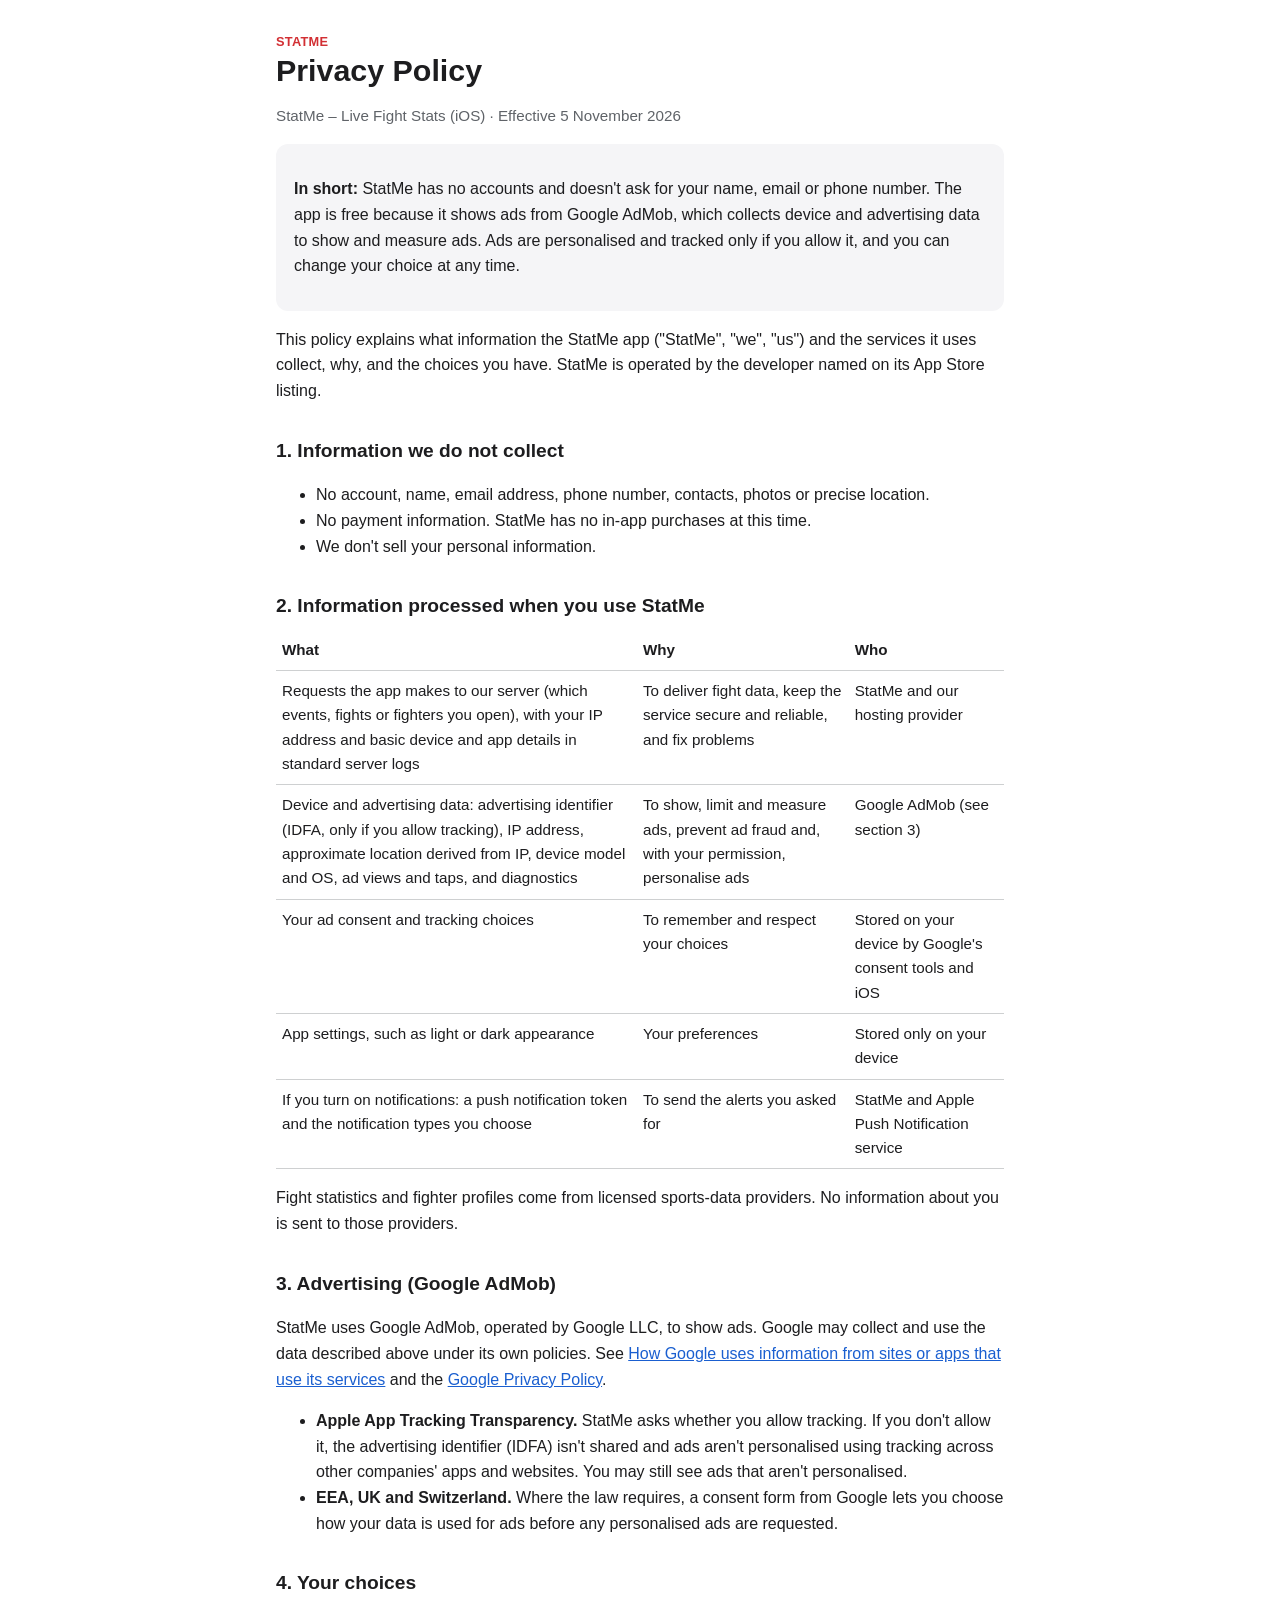
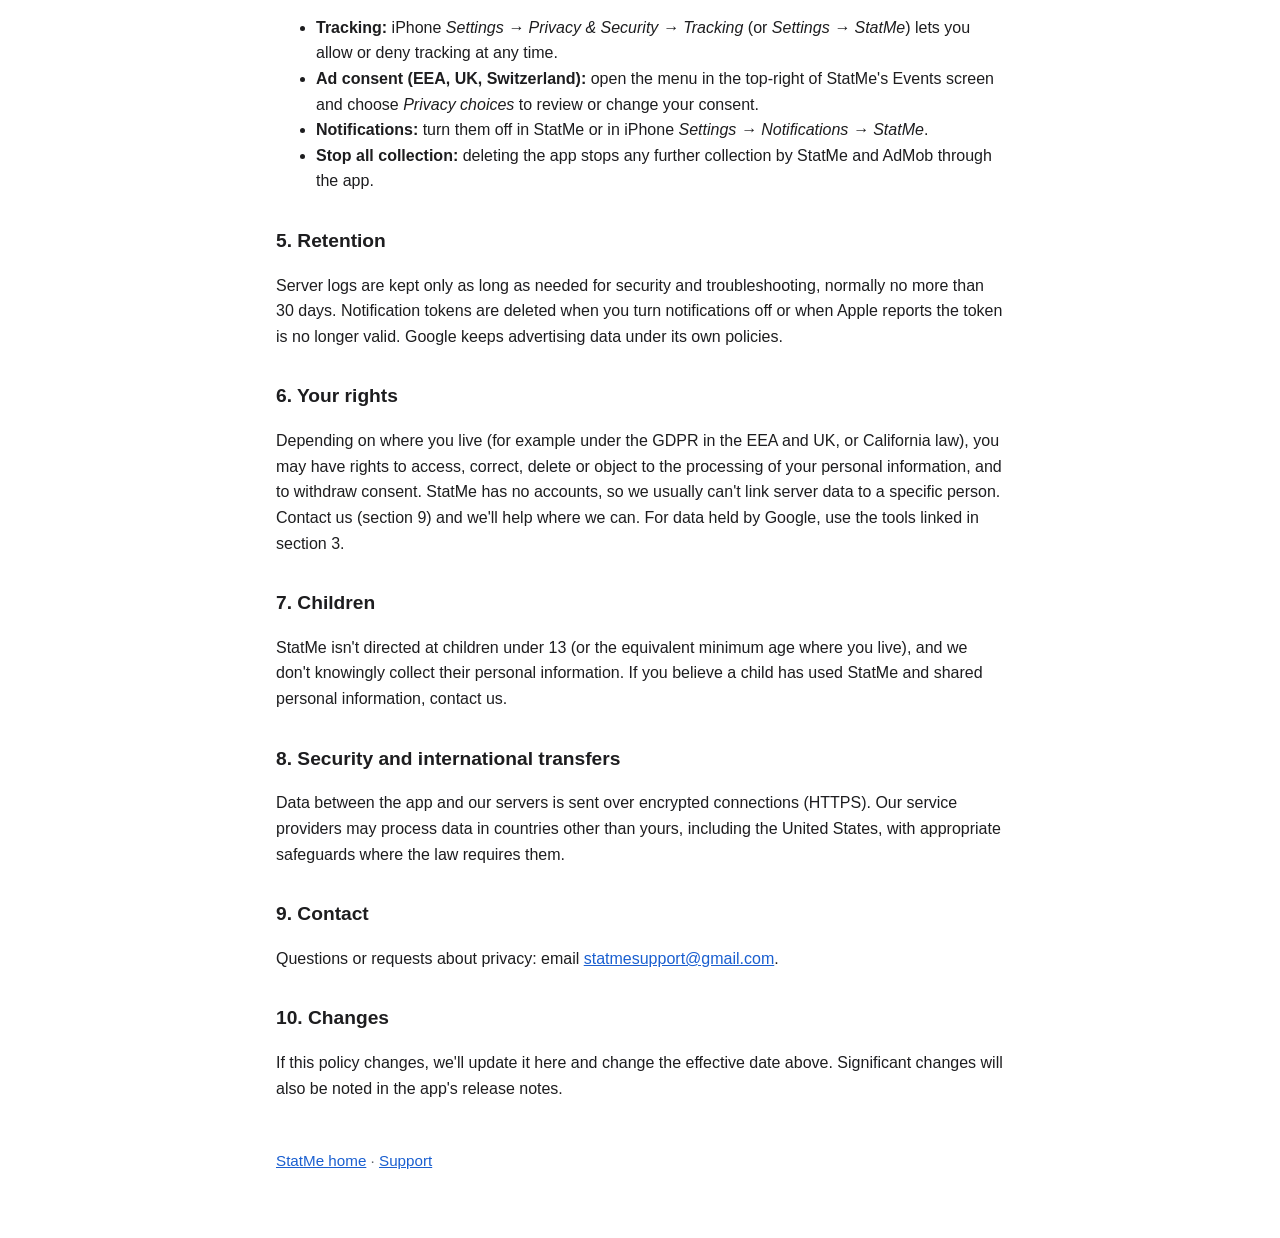
==== statme/privacy/index.html @ 0ee64aa0 "StatMe site: privacy policy, support page, app-ads.txt Co-Authored-By: Claude Opus 5.5 <noreply@anth" ====
<!doctype html>
<html lang="en">
<head>
<meta charset="utf-8"><meta name="viewport" content="width=device-width, initial-scale=1">
<title>StatMe Privacy Policy</title>
<meta name="description" content="Privacy Policy for the StatMe – Live Fight Stats iPhone app.">
<link rel="stylesheet" href="/assets.css">
</head>
<body><main>
<div class="brand">StatMe</div>
<h1>Privacy Policy</h1>
<p class="muted">StatMe – Live Fight Stats (iOS) · Effective 5 November 2026</p>

<div class="card">
<p><strong>In short:</strong> StatMe has no accounts and doesn't ask for your name, email or phone number.
The app is free because it shows ads from Google AdMob, which collects device and advertising data to show and measure ads.
Ads are personalised and tracked only if you allow it, and you can change your choice at any time.</p>
</div>

<p>This policy explains what information the StatMe app ("StatMe", "we", "us") and the services it uses collect, why, and the choices you have.
StatMe is operated by the developer named on its App Store listing.</p>

<h2>1. Information we do not collect</h2>
<ul>
<li>No account, name, email address, phone number, contacts, photos or precise location.</li>
<li>No payment information. StatMe has no in-app purchases at this time.</li>
<li>We don't sell your personal information.</li>
</ul>

<h2>2. Information processed when you use StatMe</h2>
<table>
<tr><th>What</th><th>Why</th><th>Who</th></tr>
<tr><td>Requests the app makes to our server (which events, fights or fighters you open), with your IP address and basic device and app details in standard server logs</td>
<td>To deliver fight data, keep the service secure and reliable, and fix problems</td><td>StatMe and our hosting provider</td></tr>
<tr><td>Device and advertising data: advertising identifier (IDFA, only if you allow tracking), IP address, approximate location derived from IP, device model and OS, ad views and taps, and diagnostics</td>
<td>To show, limit and measure ads, prevent ad fraud and, with your permission, personalise ads</td><td>Google AdMob (see section 3)</td></tr>
<tr><td>Your ad consent and tracking choices</td><td>To remember and respect your choices</td><td>Stored on your device by Google's consent tools and iOS</td></tr>
<tr><td>App settings, such as light or dark appearance</td><td>Your preferences</td><td>Stored only on your device</td></tr>
<tr><td>If you turn on notifications: a push notification token and the notification types you choose</td>
<td>To send the alerts you asked for</td><td>StatMe and Apple Push Notification service</td></tr>
</table>
<p>Fight statistics and fighter profiles come from licensed sports-data providers. No information about you is sent to those providers.</p>

<h2>3. Advertising (Google AdMob)</h2>
<p>StatMe uses Google AdMob, operated by Google LLC, to show ads. Google may collect and use the data described above under its own policies.
See <a href="https://policies.google.com/technologies/partner-sites">How Google uses information from sites or apps that use its services</a>
and the <a href="https://policies.google.com/privacy">Google Privacy Policy</a>.</p>
<ul>
<li><strong>Apple App Tracking Transparency.</strong> StatMe asks whether you allow tracking. If you don't allow it, the advertising identifier (IDFA) isn't shared and ads aren't personalised using tracking across other companies' apps and websites. You may still see ads that aren't personalised.</li>
<li><strong>EEA, UK and Switzerland.</strong> Where the law requires, a consent form from Google lets you choose how your data is used for ads before any personalised ads are requested.</li>
</ul>

<h2 id="choices">4. Your choices</h2>
<ul>
<li><strong>Tracking:</strong> iPhone <em>Settings → Privacy &amp; Security → Tracking</em> (or <em>Settings → StatMe</em>) lets you allow or deny tracking at any time.</li>
<li><strong>Ad consent (EEA, UK, Switzerland):</strong> open the menu in the top-right of StatMe's Events screen and choose <em>Privacy choices</em> to review or change your consent.</li>
<li><strong>Notifications:</strong> turn them off in StatMe or in iPhone <em>Settings → Notifications → StatMe</em>.</li>
<li><strong>Stop all collection:</strong> deleting the app stops any further collection by StatMe and AdMob through the app.</li>
</ul>

<h2>5. Retention</h2>
<p>Server logs are kept only as long as needed for security and troubleshooting, normally no more than 30 days.
Notification tokens are deleted when you turn notifications off or when Apple reports the token is no longer valid.
Google keeps advertising data under its own policies.</p>

<h2>6. Your rights</h2>
<p>Depending on where you live (for example under the GDPR in the EEA and UK, or California law), you may have rights to access, correct, delete or object to the processing of your personal information, and to withdraw consent.
StatMe has no accounts, so we usually can't link server data to a specific person. Contact us (section 9) and we'll help where we can.
For data held by Google, use the tools linked in section 3.</p>

<h2>7. Children</h2>
<p>StatMe isn't directed at children under 13 (or the equivalent minimum age where you live), and we don't knowingly collect their personal information.
If you believe a child has used StatMe and shared personal information, contact us.</p>

<h2>8. Security and international transfers</h2>
<p>Data between the app and our servers is sent over encrypted connections (HTTPS). Our service providers may process data in countries other than yours, including the United States, with appropriate safeguards where the law requires them.</p>

<h2>9. Contact</h2>
<p>Questions or requests about privacy: email <a href="mailto:statmesupport@gmail.com">statmesupport@gmail.com</a>.</p>

<h2>10. Changes</h2>
<p>If this policy changes, we'll update it here and change the effective date above. Significant changes will also be noted in the app's release notes.</p>

<footer class="muted"><a href="/">StatMe home</a> · <a href="/statme/support/">Support</a></footer>
</main></body>
</html>
---- assets.css ----
:root { --bg:#ffffff; --fg:#1d1d1f; --muted:#5f6368; --card:#f5f5f7; --accent:#d22f33; --link:#1a5fd0; }
@media (prefers-color-scheme: dark) { :root { --bg:#0f0f10; --fg:#f2f2f2; --muted:#a8a8ad; --card:#1c1c1e; --accent:#ff5a5f; --link:#7fb0ff; } }
* { box-sizing: border-box; }
body { margin:0; background:var(--bg); color:var(--fg); font:16px/1.6 -apple-system,BlinkMacSystemFont,"Segoe UI",Roboto,Helvetica,Arial,sans-serif; }
main { max-width: 760px; margin: 0 auto; padding: 32px 16px 64px; }
h1 { font-size: 1.9rem; line-height:1.2; margin: 0 0 4px; }
h2 { font-size: 1.2rem; margin: 2rem 0 .5rem; }
p, li { color: var(--fg); }
.muted { color: var(--muted); font-size: .95rem; }
.brand { color: var(--accent); font-weight: 700; letter-spacing: .02em; text-transform: uppercase; font-size: .8rem; }
.card { background: var(--card); border-radius: 12px; padding: 16px 18px; margin: 16px 0; }
a { color: var(--link); }
table { border-collapse: collapse; width: 100%; font-size: .95rem; }
th, td { text-align: left; vertical-align: top; padding: 8px 6px; border-bottom: 1px solid color-mix(in srgb, var(--muted) 30%, transparent); }
nav a { margin-right: 14px; }
footer { margin-top: 48px; }
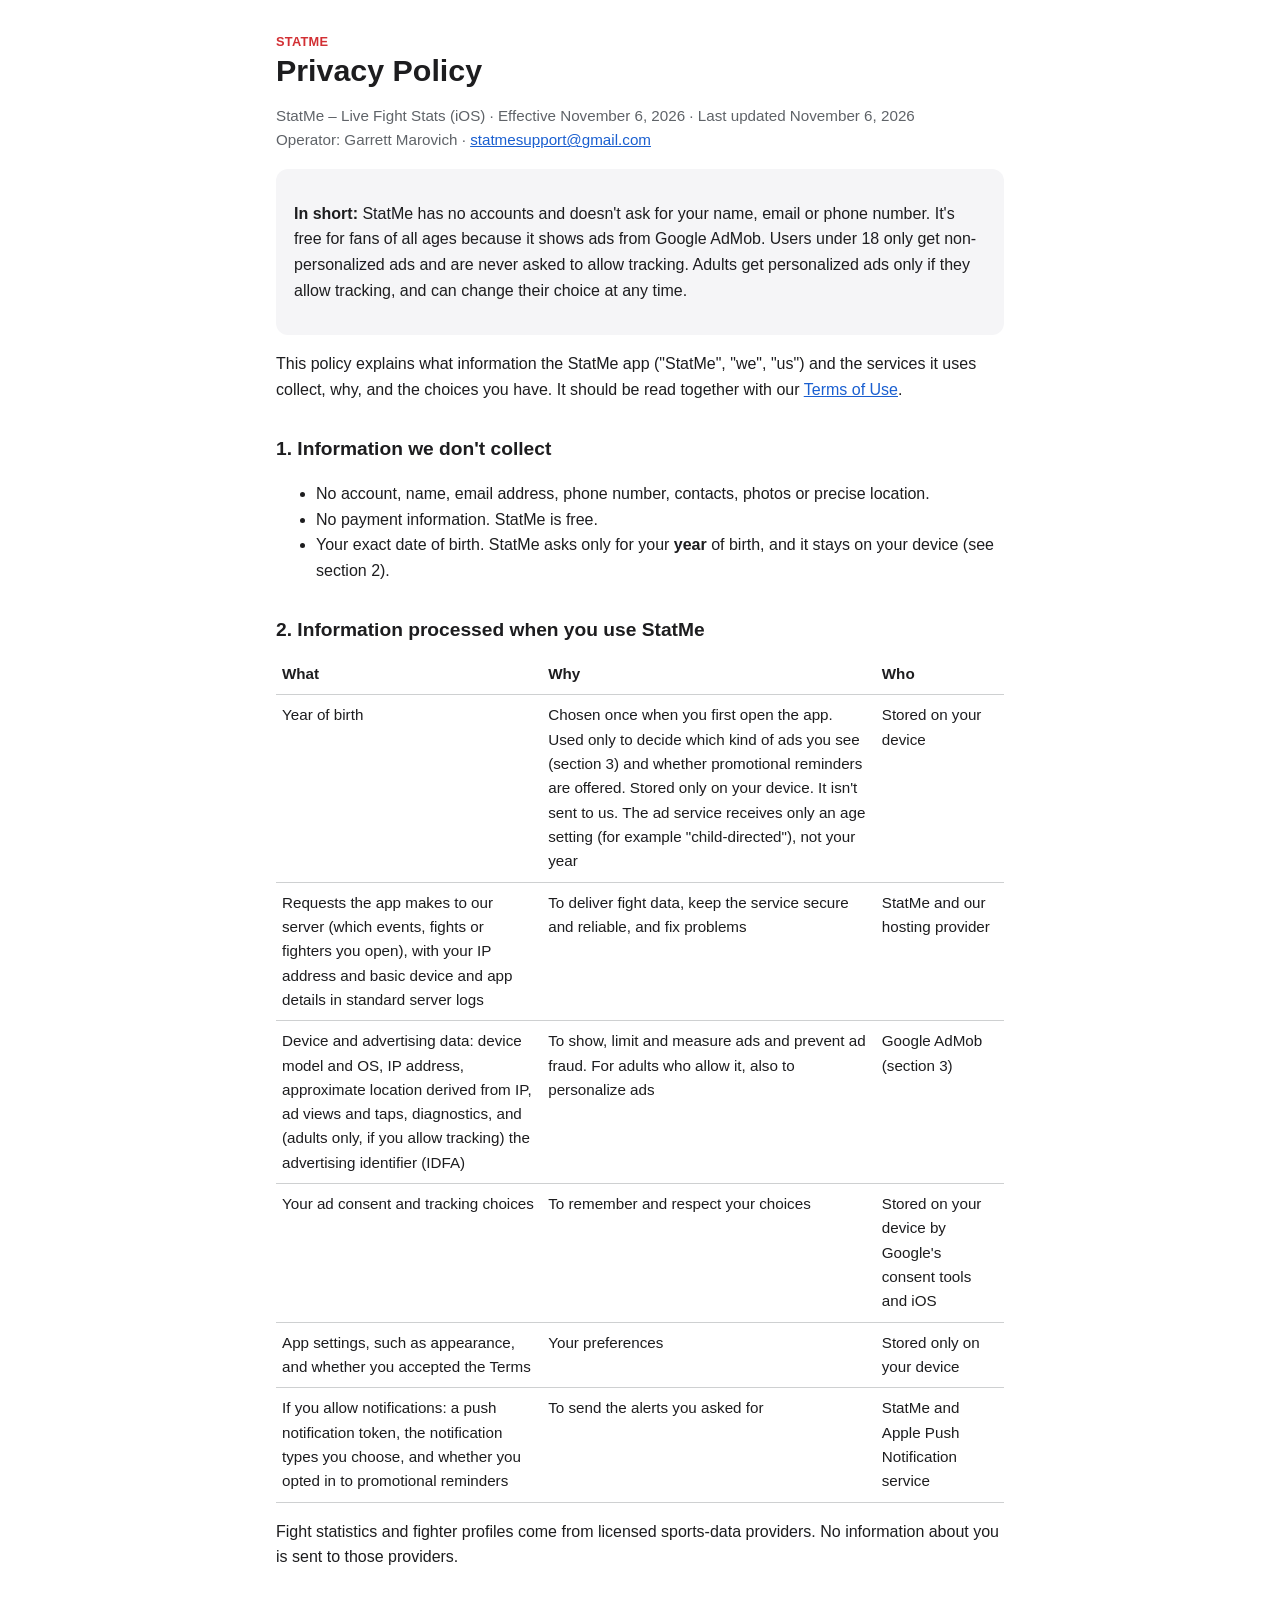
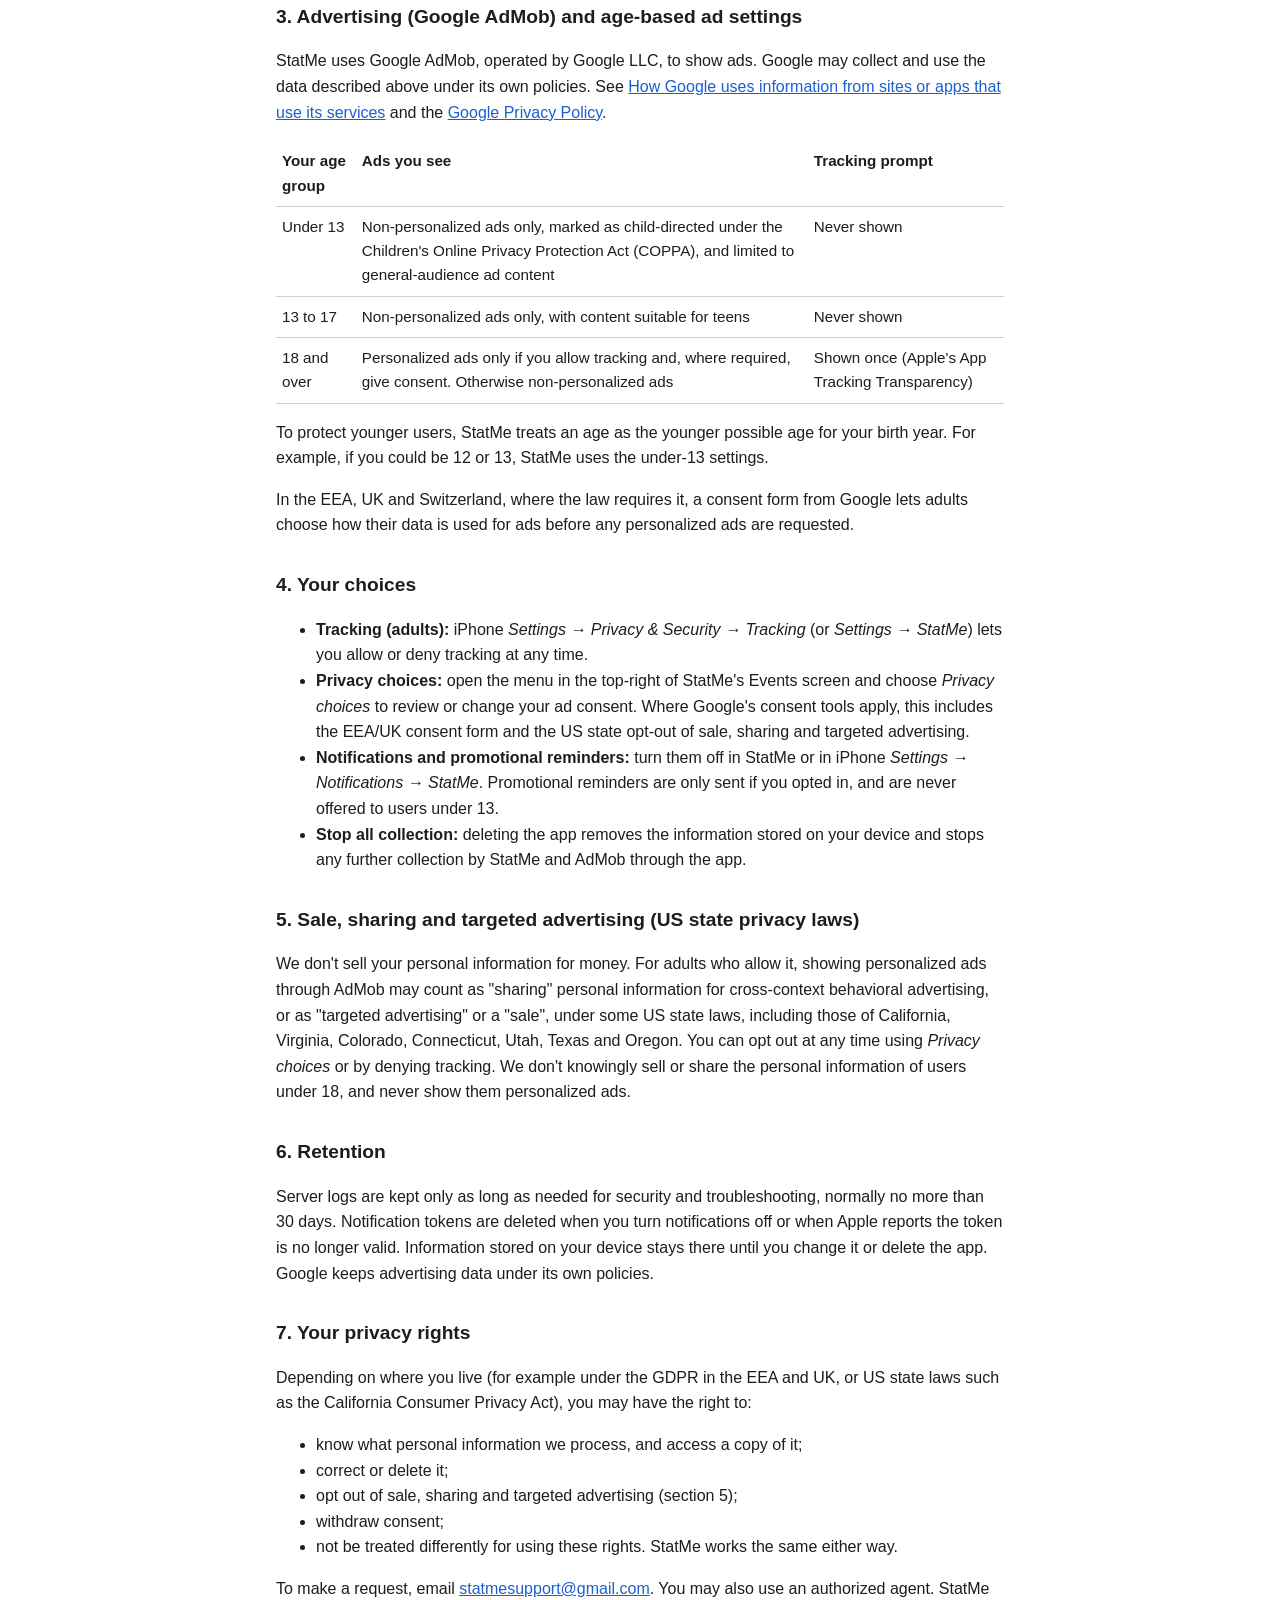
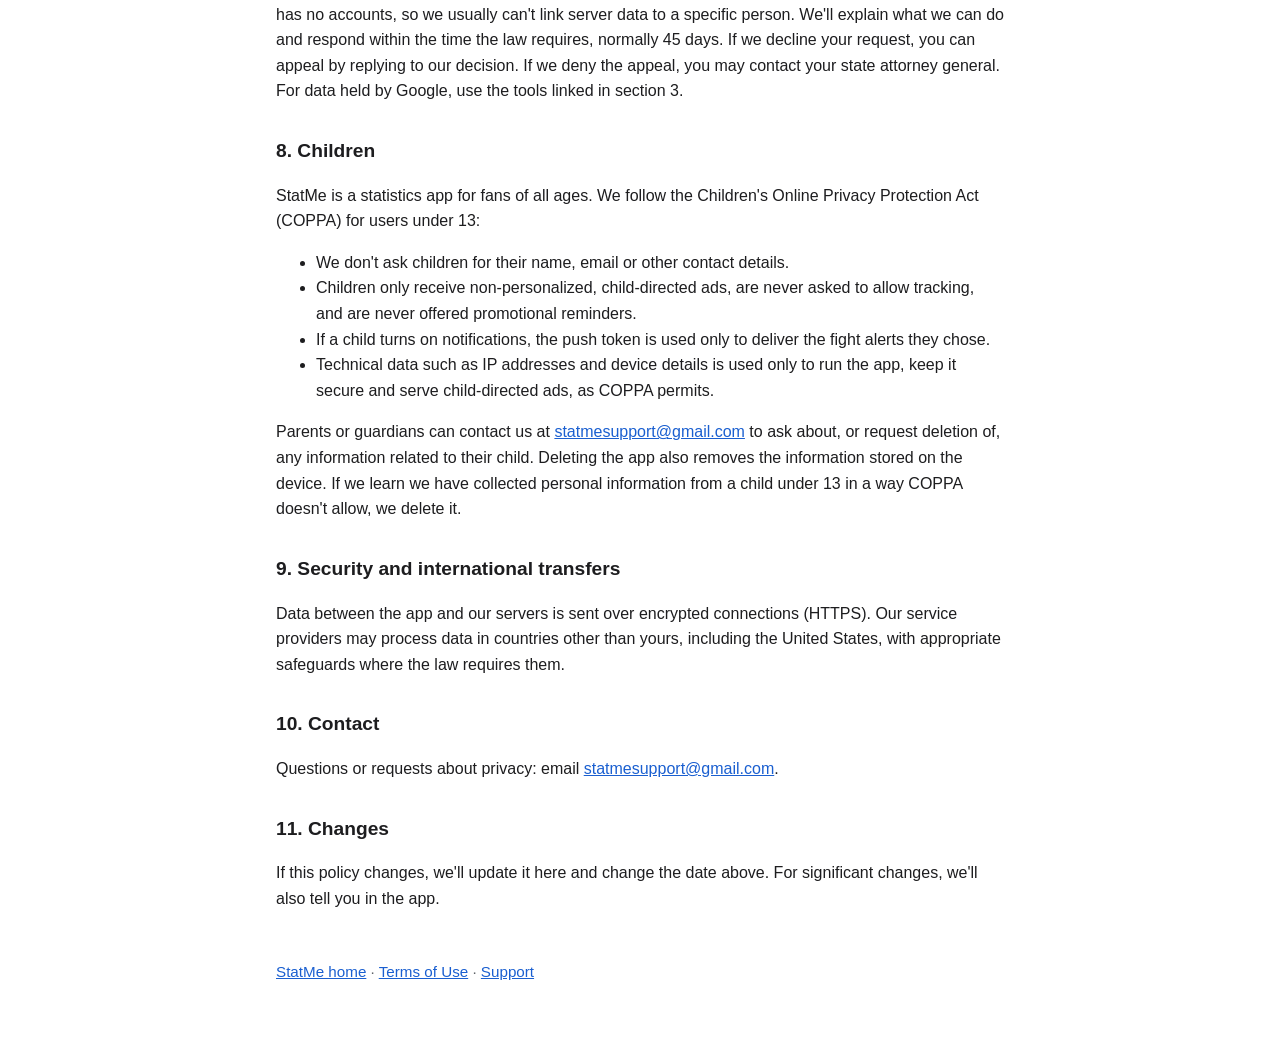
==== commit 3304947b: "Publish Terms of Use; update Privacy Policy for all ages and US state rights Co-Authored-By: Claude " ====
--- a/statme/privacy/index.html
+++ b/statme/privacy/index.html
@@ -9,78 +9,111 @@
 <body><main>
 <div class="brand">StatMe</div>
 <h1>Privacy Policy</h1>
-<p class="muted">StatMe – Live Fight Stats (iOS) · Effective 5 November 2026</p>
+<p class="muted">StatMe – Live Fight Stats (iOS) · Effective November 6, 2026 · Last updated November 6, 2026<br>
+Operator: Garrett Marovich · <a href="mailto:statmesupport@gmail.com">statmesupport@gmail.com</a></p>
 
 <div class="card">
 <p><strong>In short:</strong> StatMe has no accounts and doesn't ask for your name, email or phone number.
-The app is free because it shows ads from Google AdMob, which collects device and advertising data to show and measure ads.
-Ads are personalised and tracked only if you allow it, and you can change your choice at any time.</p>
+It's free for fans of all ages because it shows ads from Google AdMob.
+Users under 18 only get non-personalized ads and are never asked to allow tracking.
+Adults get personalized ads only if they allow tracking, and can change their choice at any time.</p>
 </div>
 
 <p>This policy explains what information the StatMe app ("StatMe", "we", "us") and the services it uses collect, why, and the choices you have.
-StatMe is operated by the developer named on its App Store listing.</p>
+It should be read together with our <a href="/statme/terms/">Terms of Use</a>.</p>
 
-<h2>1. Information we do not collect</h2>
+<h2>1. Information we don't collect</h2>
 <ul>
 <li>No account, name, email address, phone number, contacts, photos or precise location.</li>
-<li>No payment information. StatMe has no in-app purchases at this time.</li>
-<li>We don't sell your personal information.</li>
+<li>No payment information. StatMe is free.</li>
+<li>Your exact date of birth. StatMe asks only for your <strong>year</strong> of birth, and it stays on your device (see section 2).</li>
 </ul>
 
 <h2>2. Information processed when you use StatMe</h2>
 <table>
 <tr><th>What</th><th>Why</th><th>Who</th></tr>
+<tr><td>Year of birth</td>
+<td>Chosen once when you first open the app. Used only to decide which kind of ads you see (section 3) and whether promotional reminders are offered. Stored only on your device. It isn't sent to us. The ad service receives only an age setting (for example "child-directed"), not your year</td>
+<td>Stored on your device</td></tr>
 <tr><td>Requests the app makes to our server (which events, fights or fighters you open), with your IP address and basic device and app details in standard server logs</td>
 <td>To deliver fight data, keep the service secure and reliable, and fix problems</td><td>StatMe and our hosting provider</td></tr>
-<tr><td>Device and advertising data: advertising identifier (IDFA, only if you allow tracking), IP address, approximate location derived from IP, device model and OS, ad views and taps, and diagnostics</td>
-<td>To show, limit and measure ads, prevent ad fraud and, with your permission, personalise ads</td><td>Google AdMob (see section 3)</td></tr>
+<tr><td>Device and advertising data: device model and OS, IP address, approximate location derived from IP, ad views and taps, diagnostics, and (adults only, if you allow tracking) the advertising identifier (IDFA)</td>
+<td>To show, limit and measure ads and prevent ad fraud. For adults who allow it, also to personalize ads</td><td>Google AdMob (section 3)</td></tr>
 <tr><td>Your ad consent and tracking choices</td><td>To remember and respect your choices</td><td>Stored on your device by Google's consent tools and iOS</td></tr>
-<tr><td>App settings, such as light or dark appearance</td><td>Your preferences</td><td>Stored only on your device</td></tr>
-<tr><td>If you turn on notifications: a push notification token and the notification types you choose</td>
+<tr><td>App settings, such as appearance, and whether you accepted the Terms</td><td>Your preferences</td><td>Stored only on your device</td></tr>
+<tr><td>If you allow notifications: a push notification token, the notification types you choose, and whether you opted in to promotional reminders</td>
 <td>To send the alerts you asked for</td><td>StatMe and Apple Push Notification service</td></tr>
 </table>
 <p>Fight statistics and fighter profiles come from licensed sports-data providers. No information about you is sent to those providers.</p>
 
-<h2>3. Advertising (Google AdMob)</h2>
+<h2>3. Advertising (Google AdMob) and age-based ad settings</h2>
 <p>StatMe uses Google AdMob, operated by Google LLC, to show ads. Google may collect and use the data described above under its own policies.
 See <a href="https://policies.google.com/technologies/partner-sites">How Google uses information from sites or apps that use its services</a>
 and the <a href="https://policies.google.com/privacy">Google Privacy Policy</a>.</p>
-<ul>
-<li><strong>Apple App Tracking Transparency.</strong> StatMe asks whether you allow tracking. If you don't allow it, the advertising identifier (IDFA) isn't shared and ads aren't personalised using tracking across other companies' apps and websites. You may still see ads that aren't personalised.</li>
-<li><strong>EEA, UK and Switzerland.</strong> Where the law requires, a consent form from Google lets you choose how your data is used for ads before any personalised ads are requested.</li>
-</ul>
+<table>
+<tr><th>Your age group</th><th>Ads you see</th><th>Tracking prompt</th></tr>
+<tr><td>Under 13</td><td>Non-personalized ads only, marked as child-directed under the Children's Online Privacy Protection Act (COPPA), and limited to general-audience ad content</td><td>Never shown</td></tr>
+<tr><td>13 to 17</td><td>Non-personalized ads only, with content suitable for teens</td><td>Never shown</td></tr>
+<tr><td>18 and over</td><td>Personalized ads only if you allow tracking and, where required, give consent. Otherwise non-personalized ads</td><td>Shown once (Apple's App Tracking Transparency)</td></tr>
+</table>
+<p>To protect younger users, StatMe treats an age as the younger possible age for your birth year. For example, if you could be 12 or 13, StatMe uses the under-13 settings.</p>
+<p>In the EEA, UK and Switzerland, where the law requires it, a consent form from Google lets adults choose how their data is used for ads before any personalized ads are requested.</p>
 
 <h2 id="choices">4. Your choices</h2>
 <ul>
-<li><strong>Tracking:</strong> iPhone <em>Settings → Privacy &amp; Security → Tracking</em> (or <em>Settings → StatMe</em>) lets you allow or deny tracking at any time.</li>
-<li><strong>Ad consent (EEA, UK, Switzerland):</strong> open the menu in the top-right of StatMe's Events screen and choose <em>Privacy choices</em> to review or change your consent.</li>
-<li><strong>Notifications:</strong> turn them off in StatMe or in iPhone <em>Settings → Notifications → StatMe</em>.</li>
-<li><strong>Stop all collection:</strong> deleting the app stops any further collection by StatMe and AdMob through the app.</li>
+<li><strong>Tracking (adults):</strong> iPhone <em>Settings → Privacy &amp; Security → Tracking</em> (or <em>Settings → StatMe</em>) lets you allow or deny tracking at any time.</li>
+<li><strong>Privacy choices:</strong> open the menu in the top-right of StatMe's Events screen and choose <em>Privacy choices</em> to review or change your ad consent. Where Google's consent tools apply, this includes the EEA/UK consent form and the US state opt-out of sale, sharing and targeted advertising.</li>
+<li><strong>Notifications and promotional reminders:</strong> turn them off in StatMe or in iPhone <em>Settings → Notifications → StatMe</em>. Promotional reminders are only sent if you opted in, and are never offered to users under 13.</li>
+<li><strong>Stop all collection:</strong> deleting the app removes the information stored on your device and stops any further collection by StatMe and AdMob through the app.</li>
 </ul>
 
-<h2>5. Retention</h2>
+<h2>5. Sale, sharing and targeted advertising (US state privacy laws)</h2>
+<p>We don't sell your personal information for money.
+For adults who allow it, showing personalized ads through AdMob may count as "sharing" personal information for cross-context behavioral advertising, or as "targeted advertising" or a "sale", under some US state laws, including those of California, Virginia, Colorado, Connecticut, Utah, Texas and Oregon.
+You can opt out at any time using <em>Privacy choices</em> or by denying tracking.
+We don't knowingly sell or share the personal information of users under 18, and never show them personalized ads.</p>
+
+<h2>6. Retention</h2>
 <p>Server logs are kept only as long as needed for security and troubleshooting, normally no more than 30 days.
 Notification tokens are deleted when you turn notifications off or when Apple reports the token is no longer valid.
+Information stored on your device stays there until you change it or delete the app.
 Google keeps advertising data under its own policies.</p>
 
-<h2>6. Your rights</h2>
-<p>Depending on where you live (for example under the GDPR in the EEA and UK, or California law), you may have rights to access, correct, delete or object to the processing of your personal information, and to withdraw consent.
-StatMe has no accounts, so we usually can't link server data to a specific person. Contact us (section 9) and we'll help where we can.
+<h2>7. Your privacy rights</h2>
+<p>Depending on where you live (for example under the GDPR in the EEA and UK, or US state laws such as the California Consumer Privacy Act), you may have the right to:</p>
+<ul>
+<li>know what personal information we process, and access a copy of it;</li>
+<li>correct or delete it;</li>
+<li>opt out of sale, sharing and targeted advertising (section 5);</li>
+<li>withdraw consent;</li>
+<li>not be treated differently for using these rights. StatMe works the same either way.</li>
+</ul>
+<p>To make a request, email <a href="mailto:statmesupport@gmail.com">statmesupport@gmail.com</a>. You may also use an authorized agent.
+StatMe has no accounts, so we usually can't link server data to a specific person. We'll explain what we can do and respond within the time the law requires, normally 45 days.
+If we decline your request, you can appeal by replying to our decision. If we deny the appeal, you may contact your state attorney general.
 For data held by Google, use the tools linked in section 3.</p>
 
-<h2>7. Children</h2>
-<p>StatMe isn't directed at children under 13 (or the equivalent minimum age where you live), and we don't knowingly collect their personal information.
-If you believe a child has used StatMe and shared personal information, contact us.</p>
+<h2>8. Children</h2>
+<p>StatMe is a statistics app for fans of all ages. We follow the Children's Online Privacy Protection Act (COPPA) for users under 13:</p>
+<ul>
+<li>We don't ask children for their name, email or other contact details.</li>
+<li>Children only receive non-personalized, child-directed ads, are never asked to allow tracking, and are never offered promotional reminders.</li>
+<li>If a child turns on notifications, the push token is used only to deliver the fight alerts they chose.</li>
+<li>Technical data such as IP addresses and device details is used only to run the app, keep it secure and serve child-directed ads, as COPPA permits.</li>
+</ul>
+<p>Parents or guardians can contact us at <a href="mailto:statmesupport@gmail.com">statmesupport@gmail.com</a> to ask about, or request deletion of, any information related to their child.
+Deleting the app also removes the information stored on the device.
+If we learn we have collected personal information from a child under 13 in a way COPPA doesn't allow, we delete it.</p>
 
-<h2>8. Security and international transfers</h2>
+<h2>9. Security and international transfers</h2>
 <p>Data between the app and our servers is sent over encrypted connections (HTTPS). Our service providers may process data in countries other than yours, including the United States, with appropriate safeguards where the law requires them.</p>
 
-<h2>9. Contact</h2>
+<h2>10. Contact</h2>
 <p>Questions or requests about privacy: email <a href="mailto:statmesupport@gmail.com">statmesupport@gmail.com</a>.</p>
 
-<h2>10. Changes</h2>
-<p>If this policy changes, we'll update it here and change the effective date above. Significant changes will also be noted in the app's release notes.</p>
+<h2>11. Changes</h2>
+<p>If this policy changes, we'll update it here and change the date above. For significant changes, we'll also tell you in the app.</p>
 
-<footer class="muted"><a href="/">StatMe home</a> · <a href="/statme/support/">Support</a></footer>
+<footer class="muted"><a href="/">StatMe home</a> · <a href="/statme/terms/">Terms of Use</a> · <a href="/statme/support/">Support</a></footer>
 </main></body>
 </html>
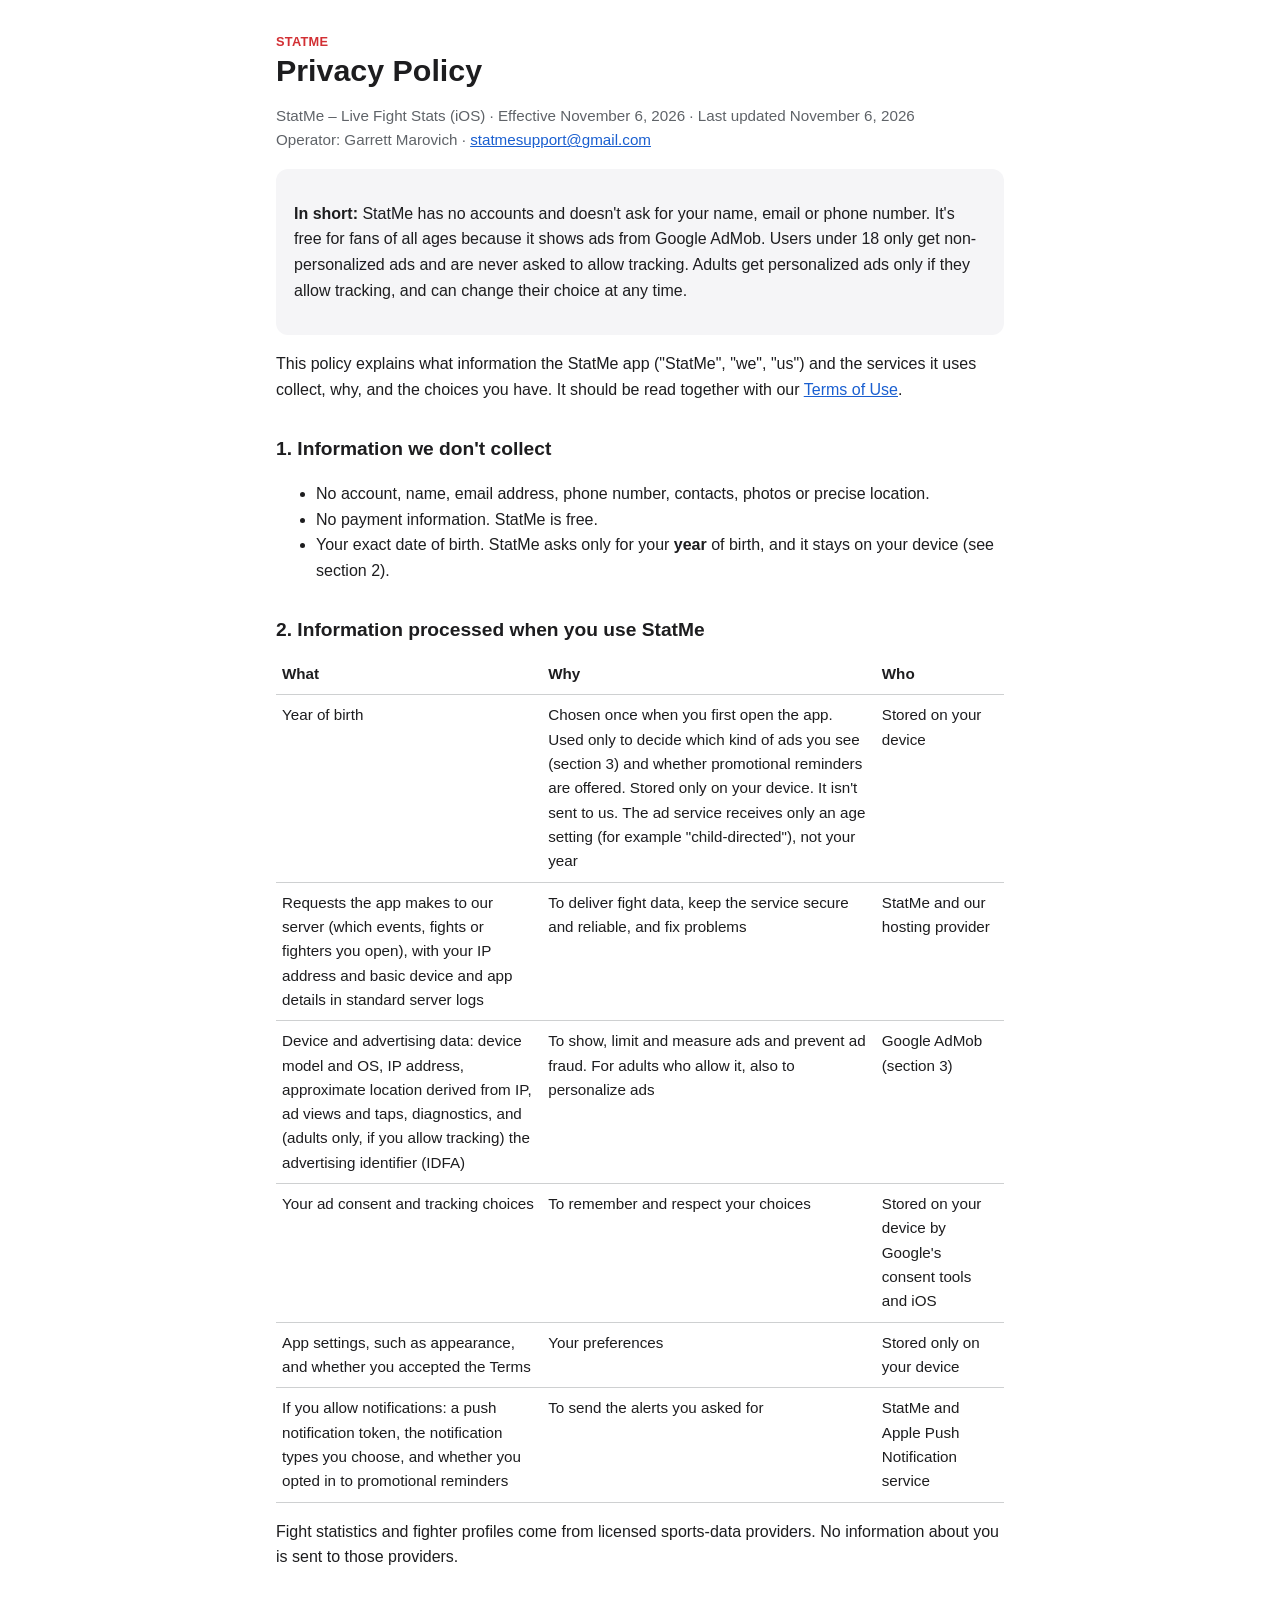
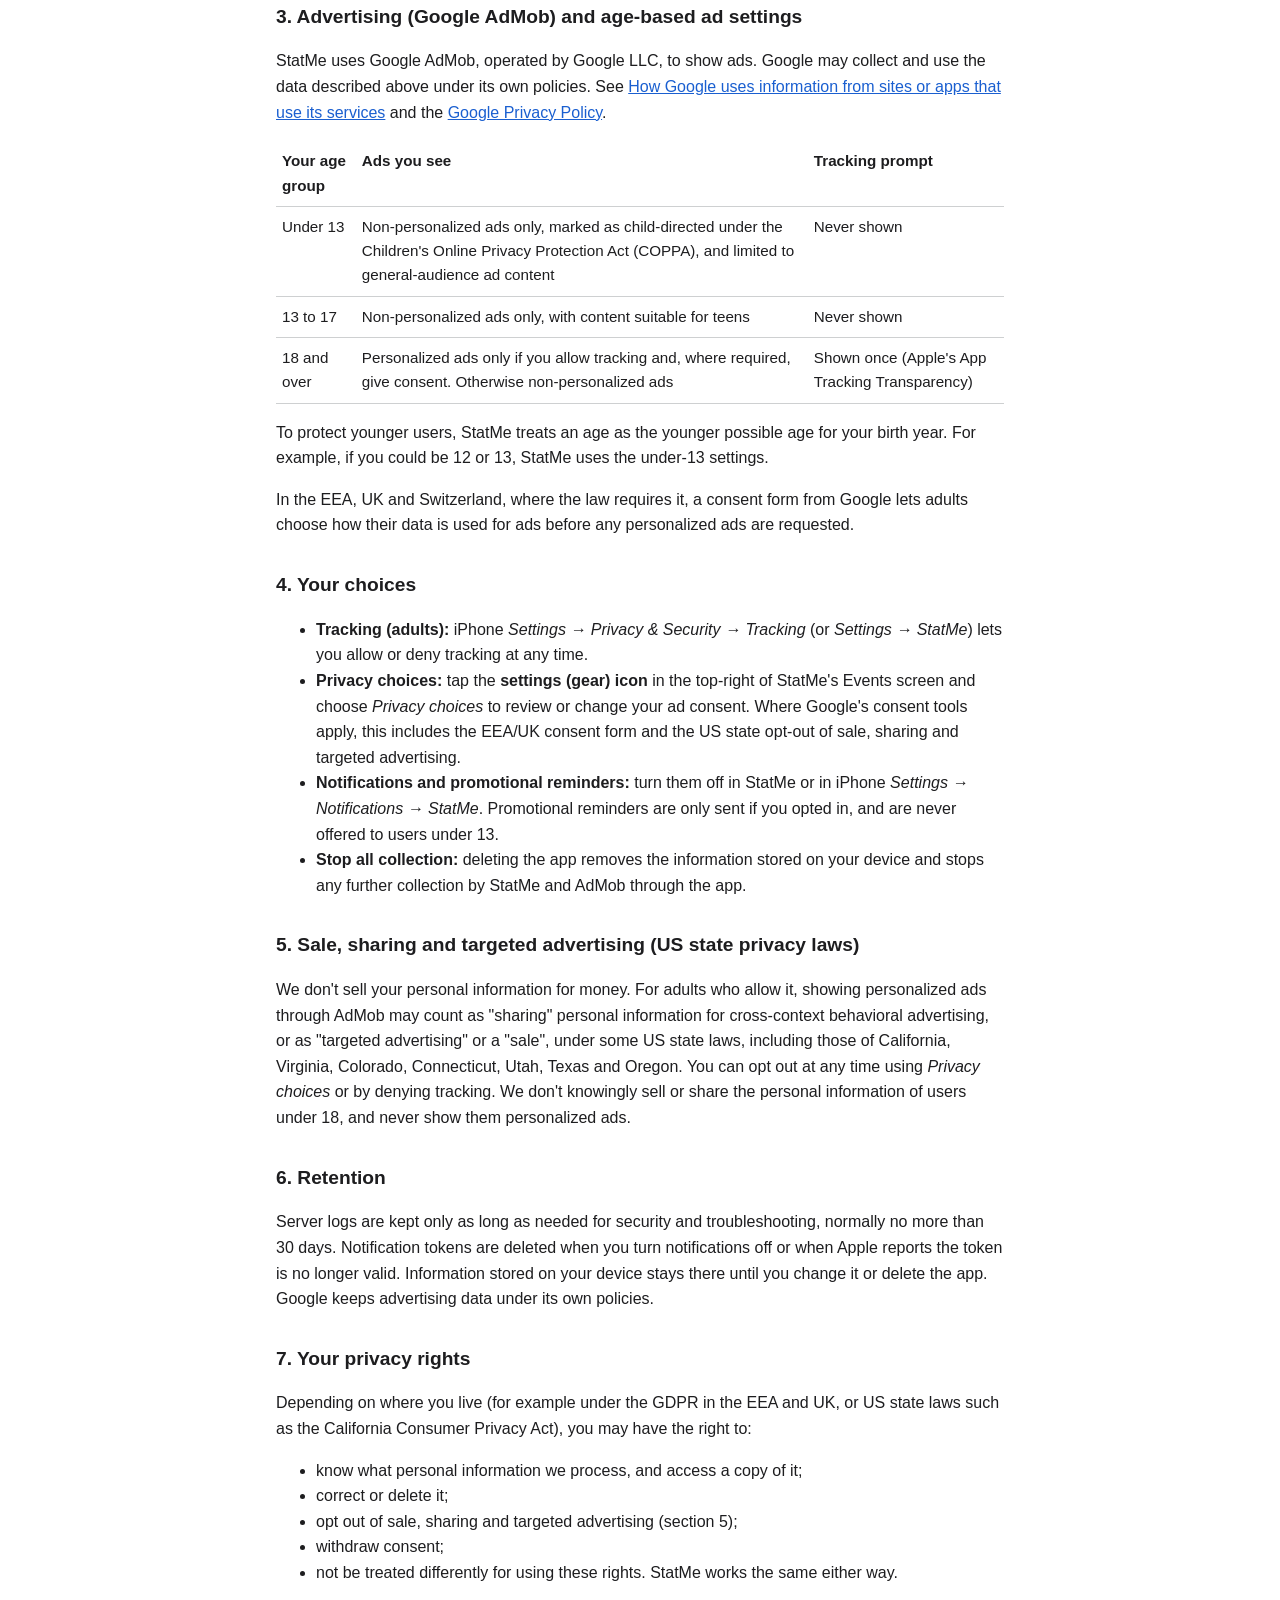
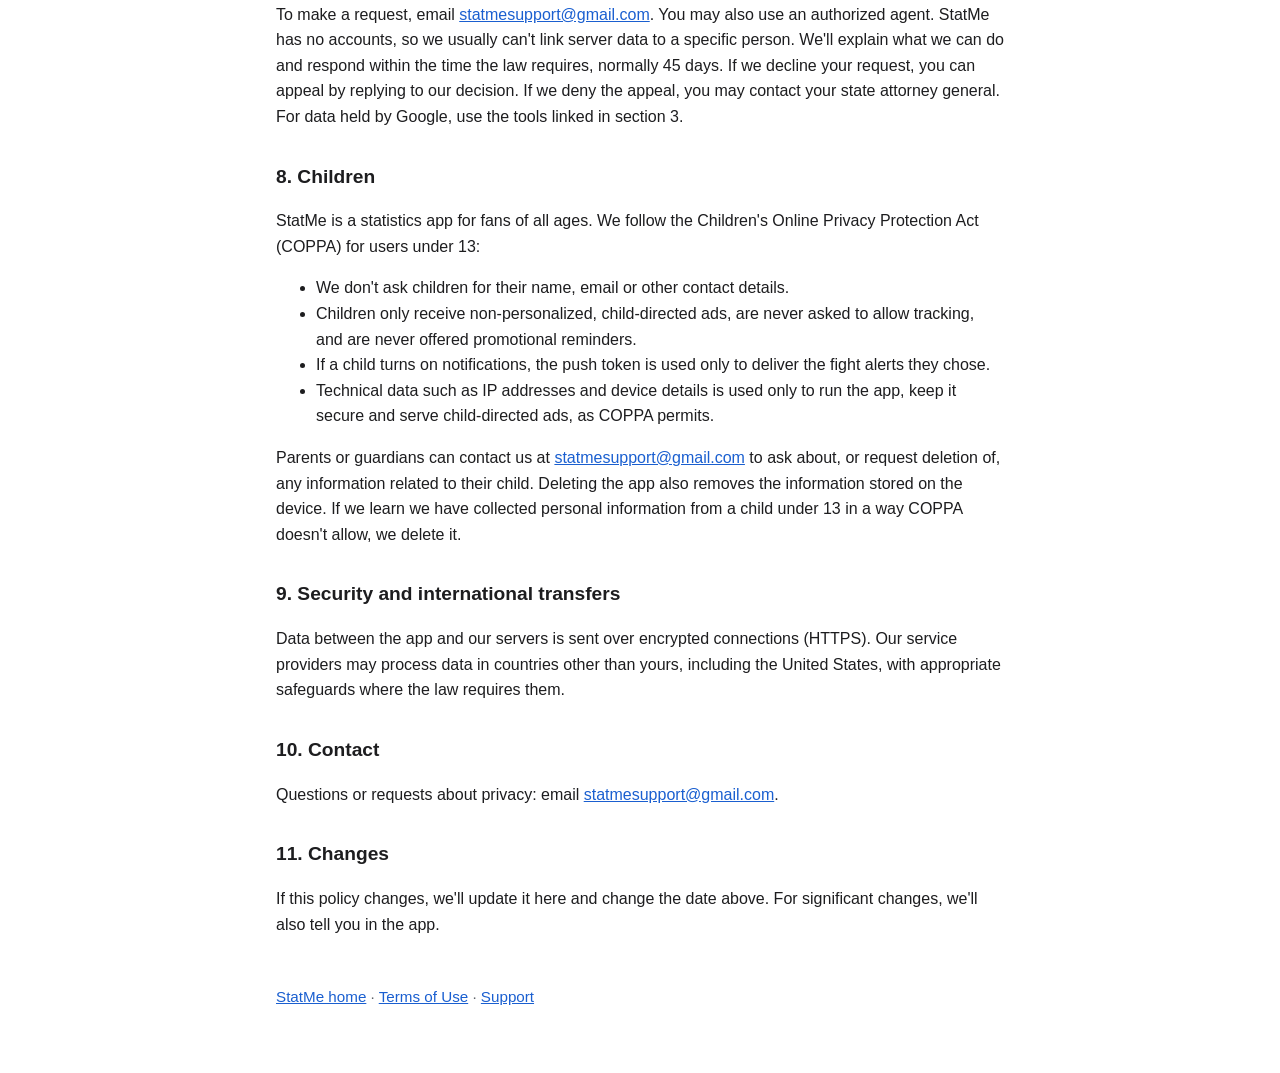
==== commit 7019ecc8: "Privacy policy: refer to the settings (gear) icon Co-Authored-By: Claude Opus 5.5 <noreply@anthropic" ====
--- a/statme/privacy/index.html
+++ b/statme/privacy/index.html
@@ -62,7 +62,7 @@
 <h2 id="choices">4. Your choices</h2>
 <ul>
 <li><strong>Tracking (adults):</strong> iPhone <em>Settings → Privacy &amp; Security → Tracking</em> (or <em>Settings → StatMe</em>) lets you allow or deny tracking at any time.</li>
-<li><strong>Privacy choices:</strong> open the menu in the top-right of StatMe's Events screen and choose <em>Privacy choices</em> to review or change your ad consent. Where Google's consent tools apply, this includes the EEA/UK consent form and the US state opt-out of sale, sharing and targeted advertising.</li>
+<li><strong>Privacy choices:</strong> tap the <strong>settings (gear) icon</strong> in the top-right of StatMe's Events screen and choose <em>Privacy choices</em> to review or change your ad consent. Where Google's consent tools apply, this includes the EEA/UK consent form and the US state opt-out of sale, sharing and targeted advertising.</li>
 <li><strong>Notifications and promotional reminders:</strong> turn them off in StatMe or in iPhone <em>Settings → Notifications → StatMe</em>. Promotional reminders are only sent if you opted in, and are never offered to users under 13.</li>
 <li><strong>Stop all collection:</strong> deleting the app removes the information stored on your device and stops any further collection by StatMe and AdMob through the app.</li>
 </ul>
